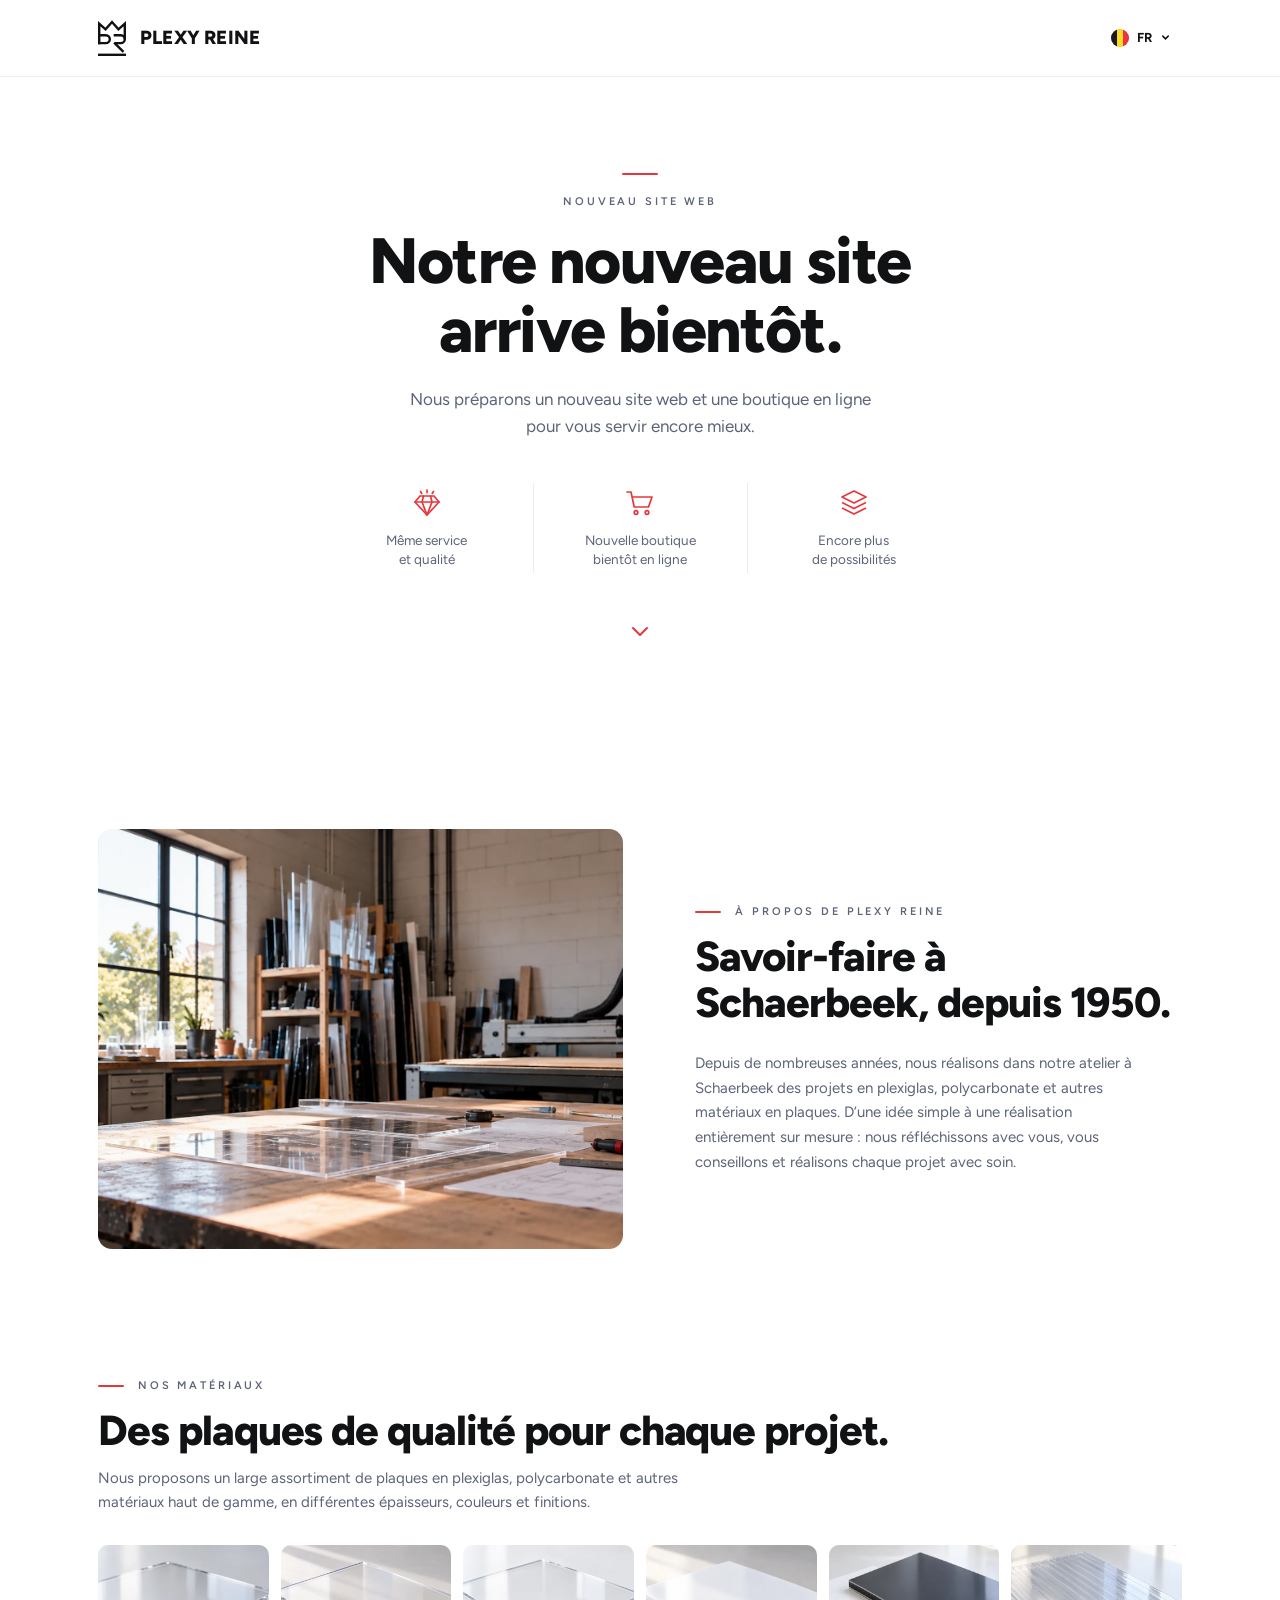
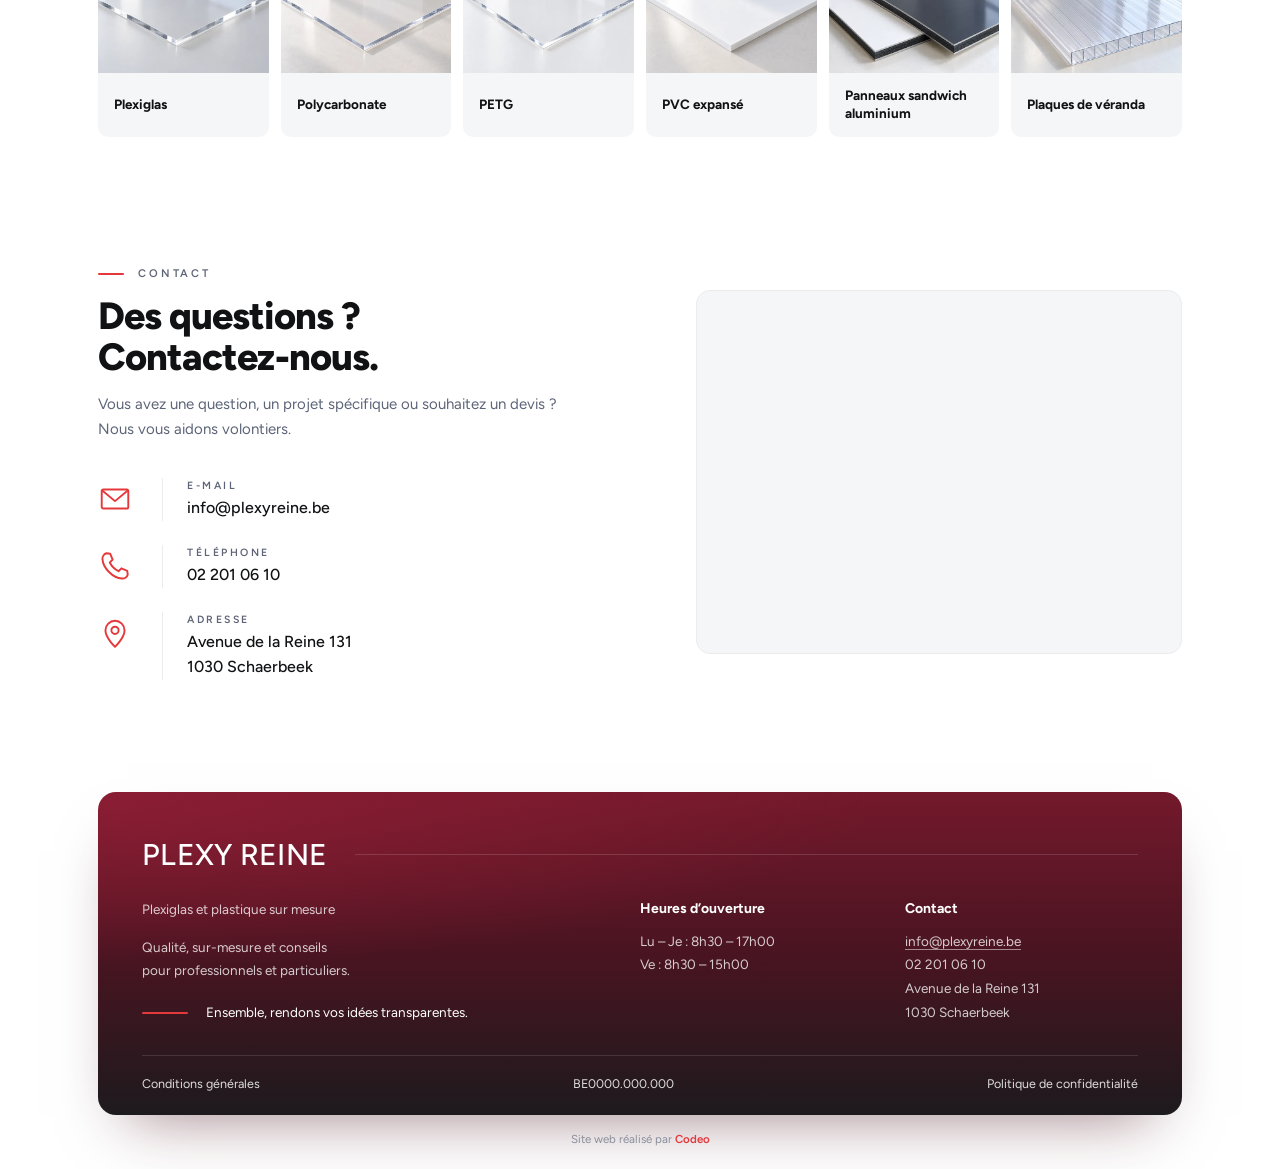
==== index.html @ 893baf35 "website build" ====
<!doctype html>
<html lang="fr">
<head>
  <meta charset="utf-8">
  <meta name="viewport" content="width=device-width, initial-scale=1, viewport-fit=cover">
  <title>Plexy Reine — Plexiglas et plastique sur mesure à Schaerbeek</title>
  <meta name="description" content="Plexy Reine : plexiglas, polycarbonate et autres matériaux en plaques sur mesure. Savoir-faire à Schaerbeek depuis 1950.">
  <meta name="theme-color" content="#ffffff">
  <link rel="canonical" href="https://plexyreine.be/">
  <link rel="alternate" hreflang="fr" href="https://plexyreine.be/">
  <link rel="alternate" hreflang="nl" href="https://plexyreine.be/nl/">
  <link rel="alternate" hreflang="en" href="https://plexyreine.be/en/">
  <link rel="alternate" hreflang="x-default" href="https://plexyreine.be/">
  <meta property="og:type" content="website">
  <meta property="og:site_name" content="Plexy Reine">
  <meta property="og:title" content="Plexy Reine">
  <meta property="og:description" content="Plexiglas et plastique sur mesure — Schaerbeek, depuis 1950.">
  <meta property="og:url" content="https://plexyreine.be/">
  <meta property="og:locale" content="fr_BE">
  <meta property="og:image" content="https://plexyreine.be/assets/img/web/hero_section.webp">
  <link rel="icon" href="assets/img/logo.svg" type="image/svg+xml">
  <link rel="preconnect" href="https://fonts.googleapis.com">
  <link rel="preconnect" href="https://fonts.gstatic.com" crossorigin>
  <link href="https://fonts.googleapis.com/css2?family=Figtree:wght@400;500;600;700;800&display=swap" rel="stylesheet">
  <link rel="stylesheet" href="assets/css/style.css">
  <script>document.documentElement.classList.add("js")</script>
</head>
<body>

  <!-- Header -->
  <header class="site-header">
    <div class="container header-inner">
      <a class="brand" href="./" aria-label="Plexy Reine">
        <img src="assets/img/logo.svg" alt="" width="28" height="36">
        <span>PLEXY REINE</span>
      </a>

      <nav class="lang" aria-label="Langue" data-lang-switch>
        <button class="lang-btn" type="button" aria-expanded="false" aria-controls="lang-menu" data-lang-toggle>
          <span class="flag flag-be"></span>
          <span class="lang-code">FR</span>
          <svg class="caret" viewBox="0 0 12 12" aria-hidden="true"><path d="M3 4.5 6 7.5l3-3" fill="none" stroke="currentColor" stroke-width="1.6" stroke-linecap="round" stroke-linejoin="round"/></svg>
        </button>
        <ul class="lang-menu" id="lang-menu" hidden data-lang-menu>
          <li><a href="./" hreflang="fr" lang="fr" aria-current="page"><span class="flag flag-be"></span>Français</a></li>
          <li><a href="nl/" hreflang="nl" lang="nl"><span class="flag flag-be"></span>Nederlands</a></li>
          <li><a href="en/" hreflang="en" lang="en"><span class="flag flag-gb"></span>English</a></li>
        </ul>
      </nav>
    </div>
  </header>

  <main id="top">

    <!-- Hero -->
    <section class="hero">
      <div class="container hero-inner">
        <span class="rule rule-center" aria-hidden="true"></span>
        <p class="eyebrow">Nouveau site web</p>
        <h1>Notre nouveau site <br>arrive bientôt.</h1>
        <p class="lead">Nous préparons un nouveau site web et une boutique en ligne <br>pour vous servir encore mieux.</p>

        <ul class="features">
          <li>
            <svg viewBox="0 0 32 32" aria-hidden="true"><g fill="none" stroke="currentColor" stroke-width="1.7" stroke-linejoin="round" stroke-linecap="round"><path d="M9 9h14l5 6-12 13L4 15z"/><path d="M4 15h24M12.5 9 11 15l5 13 5-13-1.5-6"/><path d="M16 3v2.5M9.5 4.5l1.3 2M22.5 4.5l-1.3 2"/></g></svg>
            <span>Même service <br>et qualité</span>
          </li>
          <li>
            <svg viewBox="0 0 32 32" aria-hidden="true"><g fill="none" stroke="currentColor" stroke-width="1.7" stroke-linejoin="round" stroke-linecap="round"><path d="M3 5h4l3.2 15h14.3L28 10H8.3"/><circle cx="12" cy="25.5" r="1.8"/><circle cx="23" cy="25.5" r="1.8"/></g></svg>
            <span>Nouvelle boutique <br>bientôt en ligne</span>
          </li>
          <li>
            <svg viewBox="0 0 32 32" aria-hidden="true"><g fill="none" stroke="currentColor" stroke-width="1.7" stroke-linejoin="round"><path d="M16 4 28 10l-12 6L4 10z"/><path d="m4 15.5 12 6 12-6M4 21l12 6 12-6"/></g></svg>
            <span>Encore plus <br>de possibilités</span>
          </li>
        </ul>

        <a class="scroll-down" href="#about" aria-label="En savoir plus">
          <svg viewBox="0 0 24 24" aria-hidden="true"><path d="m5 9 7 7 7-7" fill="none" stroke="currentColor" stroke-width="2" stroke-linecap="round" stroke-linejoin="round"/></svg>
        </a>
      </div>
    </section>

    <!-- About -->
    <section class="about" id="about">
      <div class="container about-inner">
        <figure class="about-media reveal">
          <img src="assets/img/web/hero_section.webp" alt="L’atelier de Plexy Reine à Schaerbeek" width="1536" height="1024" decoding="async">
        </figure>
        <div class="about-copy reveal">
          <p class="eyebrow eyebrow-left"><span class="rule" aria-hidden="true"></span><span>À propos de Plexy Reine</span></p>
          <h2>Savoir-faire à <br>Schaerbeek, depuis 1950.</h2>
          <p class="body">Depuis de nombreuses années, nous réalisons dans notre atelier à Schaerbeek des projets en plexiglas, polycarbonate et autres matériaux en plaques. D’une idée simple à une réalisation entièrement sur mesure : nous réfléchissons avec vous, vous conseillons et réalisons chaque projet avec soin.</p>
        </div>
      </div>
    </section>

    <!-- Materials -->
    <section class="materials" id="materials">
      <div class="container">
        <div class="section-head reveal">
          <p class="eyebrow eyebrow-left"><span class="rule" aria-hidden="true"></span><span>Nos matériaux</span></p>
          <h2>Des plaques de qualité pour chaque projet.</h2>
          <p class="body">Nous proposons un large assortiment de plaques en plexiglas, polycarbonate et autres matériaux haut de gamme, en différentes épaisseurs, couleurs et finitions.</p>
        </div>

        <ul class="mat-grid">
          <li class="mat reveal"><img src="assets/img/web/plexiglass_transparant.webp" alt="" width="720" height="480" loading="lazy" decoding="async"><span>Plexiglas</span></li>
          <li class="mat reveal"><img src="assets/img/web/polycarbonaat.webp" alt="" width="720" height="480" loading="lazy" decoding="async"><span>Polycarbonate</span></li>
          <li class="mat reveal"><img src="assets/img/web/petg.webp" alt="" width="720" height="480" loading="lazy" decoding="async"><span>PETG</span></li>
          <li class="mat reveal"><img src="assets/img/web/pvc.webp" alt="" width="720" height="480" loading="lazy" decoding="async"><span>PVC expansé</span></li>
          <li class="mat reveal"><img src="assets/img/web/aluminium_sandwichpanelen.webp" alt="" width="720" height="480" loading="lazy" decoding="async"><span>Panneaux sandwich <br>aluminium</span></li>
          <li class="mat reveal"><img src="assets/img/web/verandaplaten.webp" alt="" width="720" height="480" loading="lazy" decoding="async"><span>Plaques de véranda</span></li>
        </ul>
      </div>
    </section>

    <!-- Contact -->
    <section class="contact" id="contact">
      <div class="container contact-inner">
        <div class="contact-copy reveal">
          <p class="eyebrow eyebrow-left"><span class="rule" aria-hidden="true"></span><span>Contact</span></p>
          <h2>Des questions ? Contactez&#8209;nous.</h2>
          <p class="body">Vous avez une question, un projet spécifique ou souhaitez un devis ? <br>Nous vous aidons volontiers.</p>

          <ul class="contact-list">
            <li>
              <svg viewBox="0 0 32 32" aria-hidden="true"><g fill="none" stroke="currentColor" stroke-width="1.8" stroke-linejoin="round"><rect x="3.5" y="7" width="25" height="18" rx="1.5"/><path d="m4 8 12 10L28 8"/></g></svg>
              <div><small>E-mail</small><a href="mailto:info@plexyreine.be">info@plexyreine.be</a></div>
            </li>
            <li>
              <svg viewBox="0 0 32 32" aria-hidden="true"><path fill="none" stroke="currentColor" stroke-width="1.8" stroke-linejoin="round" d="M11.5 4.5 8 4c-2 .5-4 2.6-3.8 5.5.6 8.6 9.7 17.7 18.3 18.3 2.9.2 5-1.8 5.5-3.8l-.5-3.5-5.5-2.3-2.7 2.7c-3-1.5-6.7-5.2-8.2-8.2l2.7-2.7z"/></svg>
              <div><small>Téléphone</small><a href="tel:+3222010610">02 201 06 10</a></div>
            </li>
            <li>
              <svg viewBox="0 0 32 32" aria-hidden="true"><g fill="none" stroke="currentColor" stroke-width="1.8"><path stroke-linejoin="round" d="M16 29s-9-8.4-9-15.5a9 9 0 0 1 18 0C25 20.6 16 29 16 29z"/><circle cx="16" cy="13.5" r="3.4"/></g></svg>
              <div><small>Adresse</small><a href="https://maps.google.com/?q=Avenue%20de%20la%20Reine%20131%2C%201030%20Schaerbeek" target="_blank" rel="noopener">Avenue de la Reine 131 <br>1030 Schaerbeek</a></div>
            </li>
          </ul>
        </div>

        <div class="map reveal">
          <iframe title="Plexy Reine — Avenue de la Reine 131, 1030 Schaerbeek" loading="lazy" referrerpolicy="no-referrer-when-downgrade"
            src="https://maps.google.com/maps?q=Avenue%20de%20la%20Reine%20131%2C%201030%20Schaerbeek&amp;z=14&amp;hl=fr&amp;output=embed"></iframe>
        </div>
      </div>
    </section>
  </main>

  <!-- Footer -->
  <footer class="site-footer">
    <div class="container">
      <div class="footer-card">
        <div class="footer-top">
          <p class="footer-brand">PLEXY REINE</p>
          <span class="footer-line" aria-hidden="true"></span>
        </div>

        <div class="footer-grid">
          <div class="footer-about">
            <p>Plexiglas et plastique sur mesure</p>
            <p>Qualité, sur-mesure et conseils <br>pour professionnels et particuliers.</p>
            <p class="footer-slogan"><span class="rule" aria-hidden="true"></span><span>Ensemble, rendons vos idées transparentes.</span></p>
          </div>
          <div>
            <h3>Heures d’ouverture</h3>
            <p>Lu – Je : 8h30 – 17h00</p>
            <p>Ve : 8h30 – 15h00</p>
          </div>
          <div>
            <h3>Contact</h3>
            <p><a class="u" href="mailto:info@plexyreine.be">info@plexyreine.be</a></p>
            <p><a href="tel:+3222010610">02 201 06 10</a></p>
            <p>Avenue de la Reine 131 <br>1030 Schaerbeek</p>
          </div>
        </div>

        <div class="footer-bottom">
          <a href="#">Conditions générales</a>
          <span>BE0000.000.000</span>
          <a href="#">Politique de confidentialité</a>
        </div>
      </div>
      <p class="credit">Site web réalisé par <a href="#">Codeo</a></p>
    </div>
  </footer>

  <script src="assets/js/main.js"></script>
</body>
</html>
---- assets/css/style.css ----
:root {
  --red: #e5383b;
  --ink: #111214;
  --muted: #5d6478;
  --line: #ececee;
  --soft: #f5f6f8;
  --radius: 14px;
  --container: 1180px;
  --font: "Figtree", "Avenir Next", "Segoe UI", system-ui, -apple-system, sans-serif;
}

*, *::before, *::after { box-sizing: border-box; }
html { scroll-behavior: smooth; -webkit-text-size-adjust: 100%; }
body {
  margin: 0;
  font-family: var(--font);
  color: var(--ink);
  background: #fff;
  line-height: 1.55;
  -webkit-font-smoothing: antialiased;
}
img { max-width: 100%; display: block; }
a { color: inherit; text-decoration: none; }
h1, h2, h3, p { margin: 0; }
ul { list-style: none; margin: 0; padding: 0; }
[hidden] { display: none !important; }

.container {
  width: 100%;
  max-width: var(--container);
  margin-inline: auto;
  padding-inline: clamp(20px, 5vw, 48px);
}

/* Shared bits */
.rule {
  display: inline-block;
  width: 26px;
  height: 2px;
  background: var(--red);
  border-radius: 2px;
  flex: none;
}
.rule-center { width: 36px; display: block; margin: 0 auto 18px; }

.eyebrow {
  font-size: 11px;
  font-weight: 600;
  letter-spacing: .26em;
  text-transform: uppercase;
  color: var(--muted);
}
.eyebrow-left { display: flex; align-items: center; gap: 14px; margin-bottom: 14px; }

h1, h2 { font-weight: 800; letter-spacing: -.025em; line-height: 1.08; }
h2 { font-size: clamp(28px, 3.4vw, 42px); }

.body { color: var(--muted); font-size: 15px; line-height: 1.65; }

/* Header */
.site-header {
  position: sticky;
  top: 0;
  z-index: 20;
  background: rgba(255, 255, 255, .9);
  backdrop-filter: saturate(160%) blur(10px);
  -webkit-backdrop-filter: saturate(160%) blur(10px);
  border-bottom: 1px solid var(--line);
}
.header-inner { display: flex; align-items: center; justify-content: space-between; height: 76px; }
.brand { display: flex; align-items: center; gap: 14px; font-weight: 800; font-size: 19px; letter-spacing: .01em; }
.brand img { width: 28px; height: auto; }

/* Language switch */
.lang { position: relative; }
.lang-btn {
  display: flex; align-items: center; gap: 8px;
  font: inherit; font-size: 13px; font-weight: 700; color: var(--ink);
  background: none; border: 1px solid transparent; border-radius: 999px;
  padding: 7px 10px; cursor: pointer;
  transition: border-color .2s, background .2s;
}
.lang-btn:hover, .lang-btn[aria-expanded="true"] { border-color: var(--line); background: var(--soft); }
.caret { width: 11px; height: 11px; transition: transform .2s; }
.lang-btn[aria-expanded="true"] .caret { transform: rotate(180deg); }

.flag {
  width: 18px; height: 18px; border-radius: 50%; flex: none;
  box-shadow: inset 0 0 0 1px rgba(0, 0, 0, .08);
}
.flag-be { background: linear-gradient(90deg, #1a1a1a 0 33.3%, #fdda24 33.3% 66.6%, #ef3340 66.6%); }
.flag-gb {
  background:
    linear-gradient(90deg, transparent 42%, #c8102e 42% 58%, transparent 58%),
    linear-gradient(0deg, transparent 42%, #c8102e 42% 58%, transparent 58%),
    linear-gradient(90deg, transparent 36%, #fff 36% 64%, transparent 64%),
    linear-gradient(0deg, transparent 36%, #fff 36% 64%, transparent 64%),
    linear-gradient(33deg, transparent 44%, #fff 44% 56%, transparent 56%),
    linear-gradient(-33deg, transparent 44%, #fff 44% 56%, transparent 56%),
    #012169;
}

.lang-menu {
  position: absolute; right: 0; top: calc(100% + 8px);
  min-width: 170px; padding: 6px;
  background: #fff; border: 1px solid var(--line); border-radius: 12px;
  box-shadow: 0 14px 40px -12px rgba(17, 18, 20, .22);
}
.lang-menu a {
  display: flex; align-items: center; gap: 10px; width: 100%;
  font: inherit; font-size: 14px; font-weight: 500; color: var(--ink);
  background: none; border: 0; border-radius: 8px; padding: 9px 10px; cursor: pointer; text-align: left;
}
.lang-menu a:hover, .lang-menu a:focus-visible { background: var(--soft); outline: none; }
.lang-menu a[aria-current="page"] { font-weight: 700; }
.lang-menu a[aria-current="page"]::after { content: ""; margin-left: auto; width: 6px; height: 6px; border-radius: 50%; background: var(--red); }

/* Hero */
.hero { padding: clamp(56px, 9vw, 96px) 0 clamp(64px, 9vw, 104px); text-align: center; }
.hero .eyebrow { margin-bottom: 16px; }
.hero h1 { font-size: clamp(38px, 5.6vw, 64px); }
.lead { margin: 22px auto 0; max-width: 620px; color: var(--muted); font-size: clamp(15px, 1.4vw, 17px); }

.features {
  display: grid; grid-template-columns: repeat(3, 1fr);
  max-width: 640px; margin: 44px auto 0;
}
.features li {
  display: flex; flex-direction: column; align-items: center; gap: 12px;
  padding: 4px 16px; font-size: 13.5px; line-height: 1.4; color: var(--muted);
}
.features li + li { border-left: 1px solid var(--line); }
.features svg { width: 32px; height: 32px; color: var(--red); }

.scroll-down {
  display: inline-grid; place-items: center;
  width: 44px; height: 44px; margin-top: 36px; color: var(--red);
  animation: bob 2.4s ease-in-out infinite;
}
.scroll-down svg { width: 24px; height: 24px; }
@keyframes bob { 0%, 100% { transform: translateY(0); } 50% { transform: translateY(6px); } }

/* About */
.about { padding: clamp(40px, 6vw, 72px) 0 clamp(72px, 10vw, 128px); scroll-margin-top: 76px; }
.about-inner { display: grid; grid-template-columns: 1.08fr 1fr; gap: clamp(32px, 6vw, 72px); align-items: center; }
.about-media { margin: 0; border-radius: var(--radius); overflow: hidden; aspect-ratio: 4 / 3.2; background: var(--soft); }
.about-media img { width: 100%; height: 100%; object-fit: cover; }
.about-copy h2 { margin-bottom: 26px; }
.about-copy .body { max-width: 440px; }

/* Materials */
.materials { padding-bottom: clamp(72px, 10vw, 128px); }
.section-head h2 { margin-bottom: 12px; }
.section-head .body { max-width: 640px; }
.mat-grid {
  display: grid; grid-template-columns: repeat(6, 1fr); gap: 12px;
  margin-top: 30px;
}
.mat {
  background: var(--soft); border-radius: 10px; overflow: hidden;
  transition: transform .3s ease, box-shadow .3s ease;
}
.mat:hover { transform: translateY(-4px); box-shadow: 0 18px 36px -18px rgba(17, 18, 20, .28); }
.mat img { width: 100%; height: auto; aspect-ratio: 4 / 3; object-fit: cover; }
.mat span { display: flex; align-items: center; min-height: 64px; padding: 12px 16px; font-size: 13.5px; font-weight: 700; line-height: 1.3; }

/* Contact */
.contact { padding-bottom: clamp(72px, 9vw, 112px); }
.contact-inner { display: grid; grid-template-columns: 1.1fr 1fr; gap: clamp(32px, 5vw, 64px); align-items: center; }
.contact-copy h2 { margin-bottom: 14px; font-size: clamp(28px, 3vw, 38px); }
.contact-list { margin-top: 36px; display: grid; gap: 24px; }
.contact-list li { display: grid; grid-template-columns: 40px 1fr; gap: 24px; align-items: start; }
.contact-list svg { width: 34px; height: 34px; color: var(--red); margin-top: 4px; }
.contact-list div { border-left: 1px solid var(--line); padding-left: 24px; min-height: 40px; }
.contact-list small { display: block; font-size: 10.5px; font-weight: 600; letter-spacing: .24em; text-transform: uppercase; color: var(--muted); margin-bottom: 2px; }
.contact-list a { font-size: 16px; font-weight: 500; transition: color .2s; }
.contact-list a:hover { color: var(--red); }

.map { border-radius: var(--radius); overflow: hidden; background: var(--soft); aspect-ratio: 4 / 3; border: 1px solid var(--line); }
.map iframe { width: 100%; height: 100%; border: 0; display: block; filter: saturate(.75) contrast(1.02); }

/* Footer */
.site-footer { padding-bottom: 20px; }
.footer-card {
  color: #fff;
  border-radius: 18px;
  padding: clamp(28px, 4vw, 40px) clamp(24px, 4vw, 44px) 22px;
  background:
    radial-gradient(120% 90% at 0% 0%, #8a1d33 0%, transparent 60%),
    linear-gradient(180deg, #74192c 0%, #4b1421 48%, #1d1a1d 100%);
  box-shadow: 0 30px 60px -30px rgba(74, 20, 33, .55);
}
.footer-top { display: flex; align-items: center; gap: 28px; }
.footer-brand { font-size: clamp(22px, 2.6vw, 30px); font-weight: 500; letter-spacing: .01em; white-space: nowrap; }
.footer-line { flex: 1; height: 1px; background: rgba(255, 255, 255, .14); }

.footer-grid {
  display: grid; grid-template-columns: 2fr 1fr 1fr; gap: 32px;
  margin-top: 20px; font-size: 13.5px; color: rgba(255, 255, 255, .78);
}
.footer-about p + p { margin-top: 14px; }
.footer-slogan { display: flex; align-items: center; gap: 18px; margin-top: 18px !important; color: #fff; }
.footer-slogan .rule { width: 46px; }
.footer-grid h3 { font-size: 14px; font-weight: 700; color: #fff; margin-bottom: 10px; }
.footer-grid p { line-height: 1.75; }
.footer-grid a:hover { color: #fff; }
.u { text-decoration: underline; text-underline-offset: 3px; text-decoration-color: rgba(255, 255, 255, .5); }

.footer-bottom {
  display: flex; justify-content: space-between; align-items: center; gap: 16px; flex-wrap: wrap;
  margin-top: 30px; padding-top: 18px; border-top: 1px solid rgba(255, 255, 255, .12);
  font-size: 12.5px; color: rgba(255, 255, 255, .85);
}
.footer-bottom a:hover { color: #fff; text-decoration: underline; text-underline-offset: 3px; }

.credit { text-align: center; font-size: 11.5px; color: #8a8f9c; margin-top: 16px; }
.credit a { color: var(--red); font-weight: 600; }

/* Reveal on scroll */
.js .reveal { opacity: 0; transform: translateY(18px); transition: opacity .7s ease, transform .7s ease; }
.js .reveal.in { opacity: 1; transform: none; }
.mat-grid .mat:nth-child(6n+2) { transition-delay: .05s; }
.mat-grid .mat:nth-child(6n+3) { transition-delay: .1s; }
.mat-grid .mat:nth-child(6n+4) { transition-delay: .15s; }
.mat-grid .mat:nth-child(6n+5) { transition-delay: .2s; }
.mat-grid .mat:nth-child(6n+6) { transition-delay: .25s; }

/* Focus */
a:focus-visible, button:focus-visible { outline: 2px solid var(--red); outline-offset: 3px; border-radius: 6px; }

/* Responsive */
@media (max-width: 1024px) {
  .mat-grid { grid-template-columns: repeat(3, 1fr); }
}
@media (max-width: 820px) {
  .about-inner, .contact-inner { grid-template-columns: 1fr; }
  .about-copy br, .hero h1 br { display: none; }
  .footer-grid { grid-template-columns: 1fr 1fr; }
  .footer-about { grid-column: 1 / -1; }
}
@media (max-width: 560px) {
  .header-inner { height: 64px; }
  .brand { font-size: 17px; gap: 10px; }
  .lead br, .contact-copy .body br { display: none; }
  .features { grid-template-columns: 1fr; gap: 18px; max-width: 280px; }
  .features li + li { border-left: 0; border-top: 1px solid var(--line); padding-top: 18px; }
  .mat-grid { grid-template-columns: repeat(2, 1fr); }
  .contact-list li { gap: 16px; }
  .contact-list div { padding-left: 16px; }
  .footer-grid { grid-template-columns: 1fr; }
  .footer-bottom { flex-direction: column; align-items: flex-start; }
}

@media (prefers-reduced-motion: reduce) {
  html { scroll-behavior: auto; }
  .scroll-down { animation: none; }
  .js .reveal { opacity: 1; transform: none; transition: none; }
}
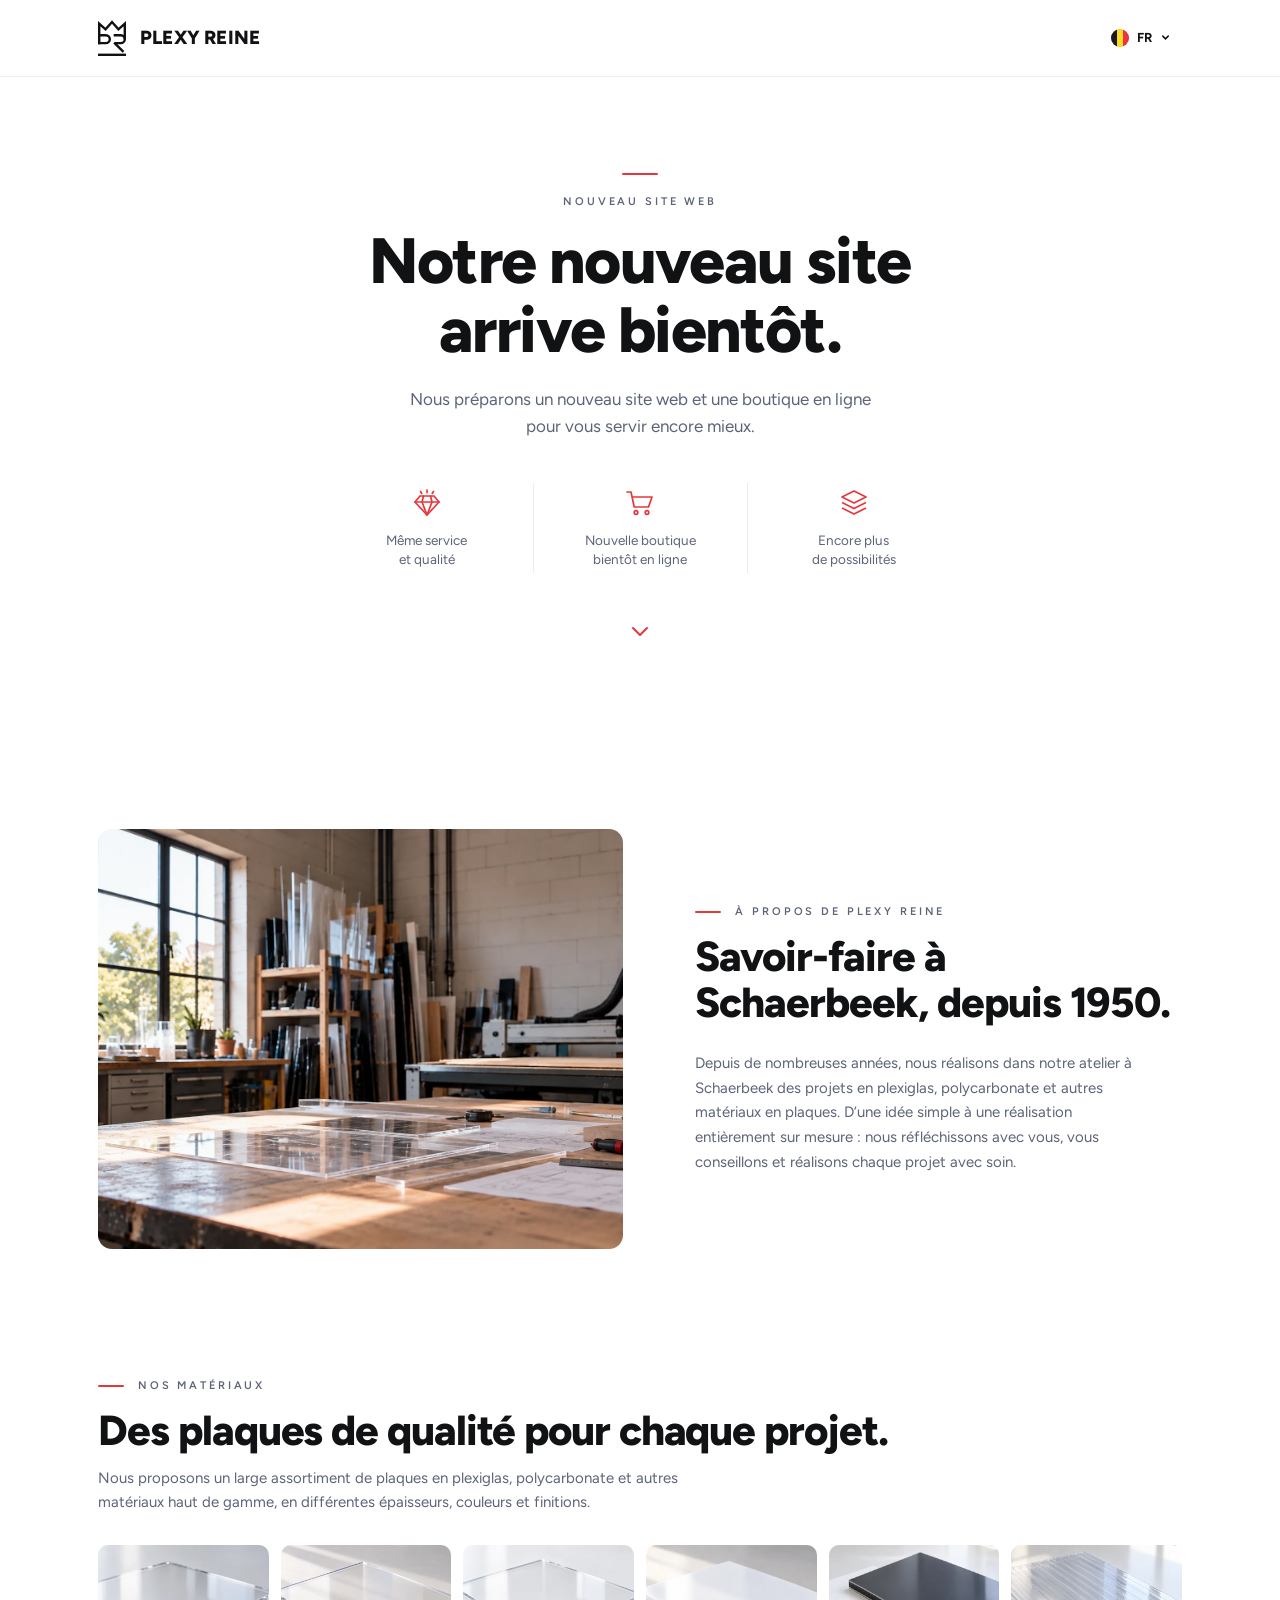
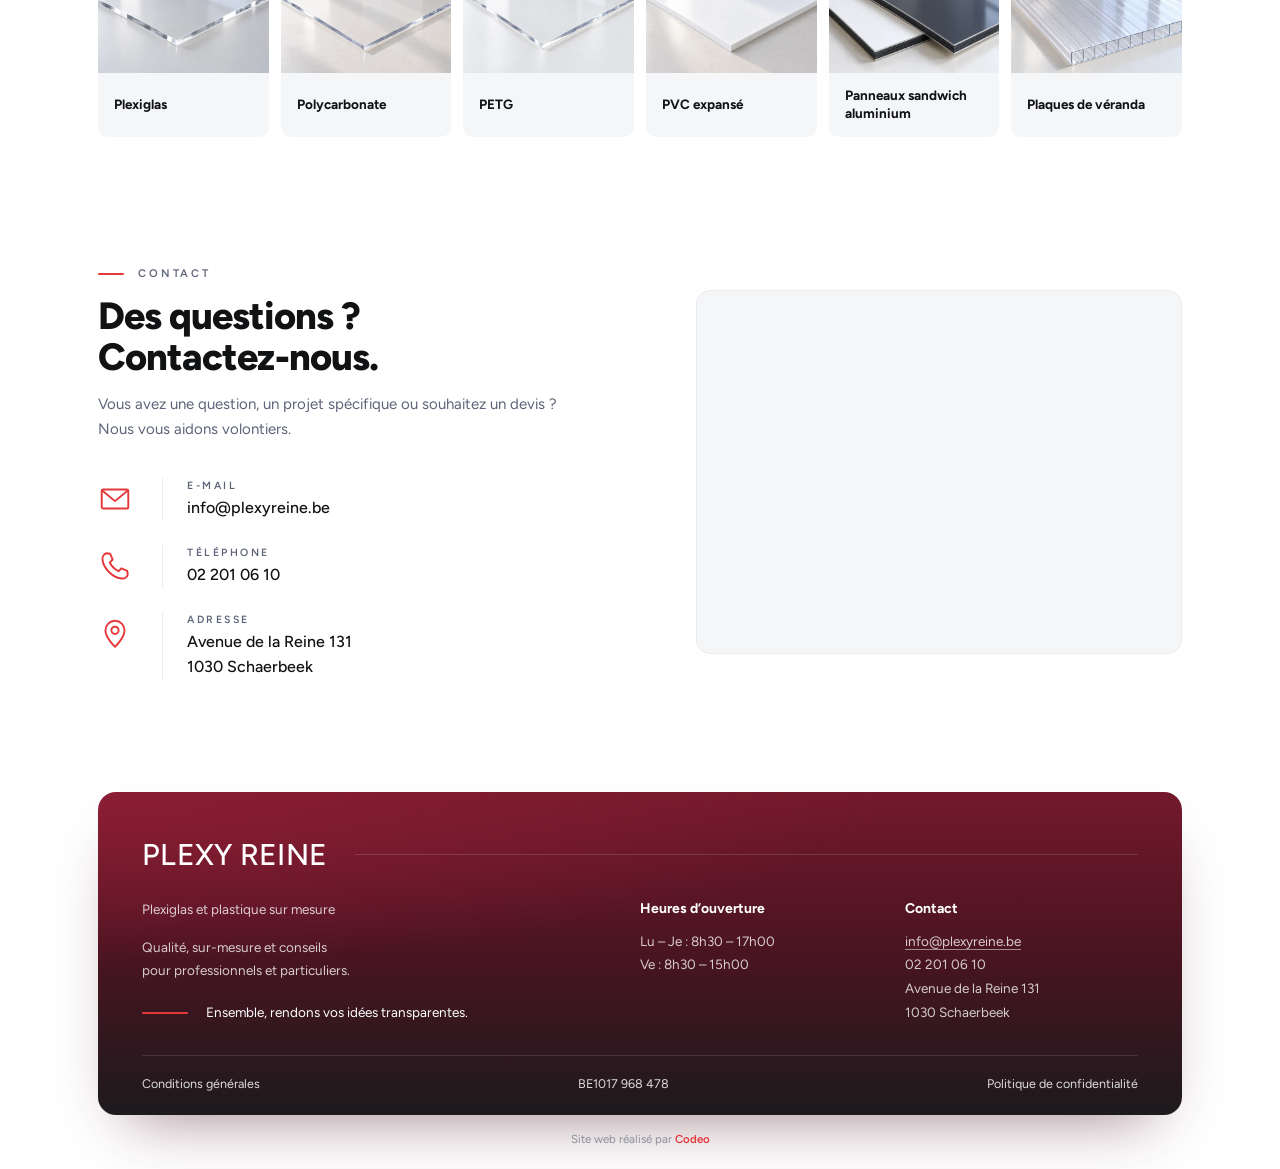
==== commit 957925c3: "Update index.html" ====
--- a/index.html
+++ b/index.html
@@ -177,7 +177,7 @@
 
         <div class="footer-bottom">
           <a href="#">Conditions générales</a>
-          <span>BE0000.000.000</span>
+          <span>BE1017 968 478</span>
           <a href="#">Politique de confidentialité</a>
         </div>
       </div>
